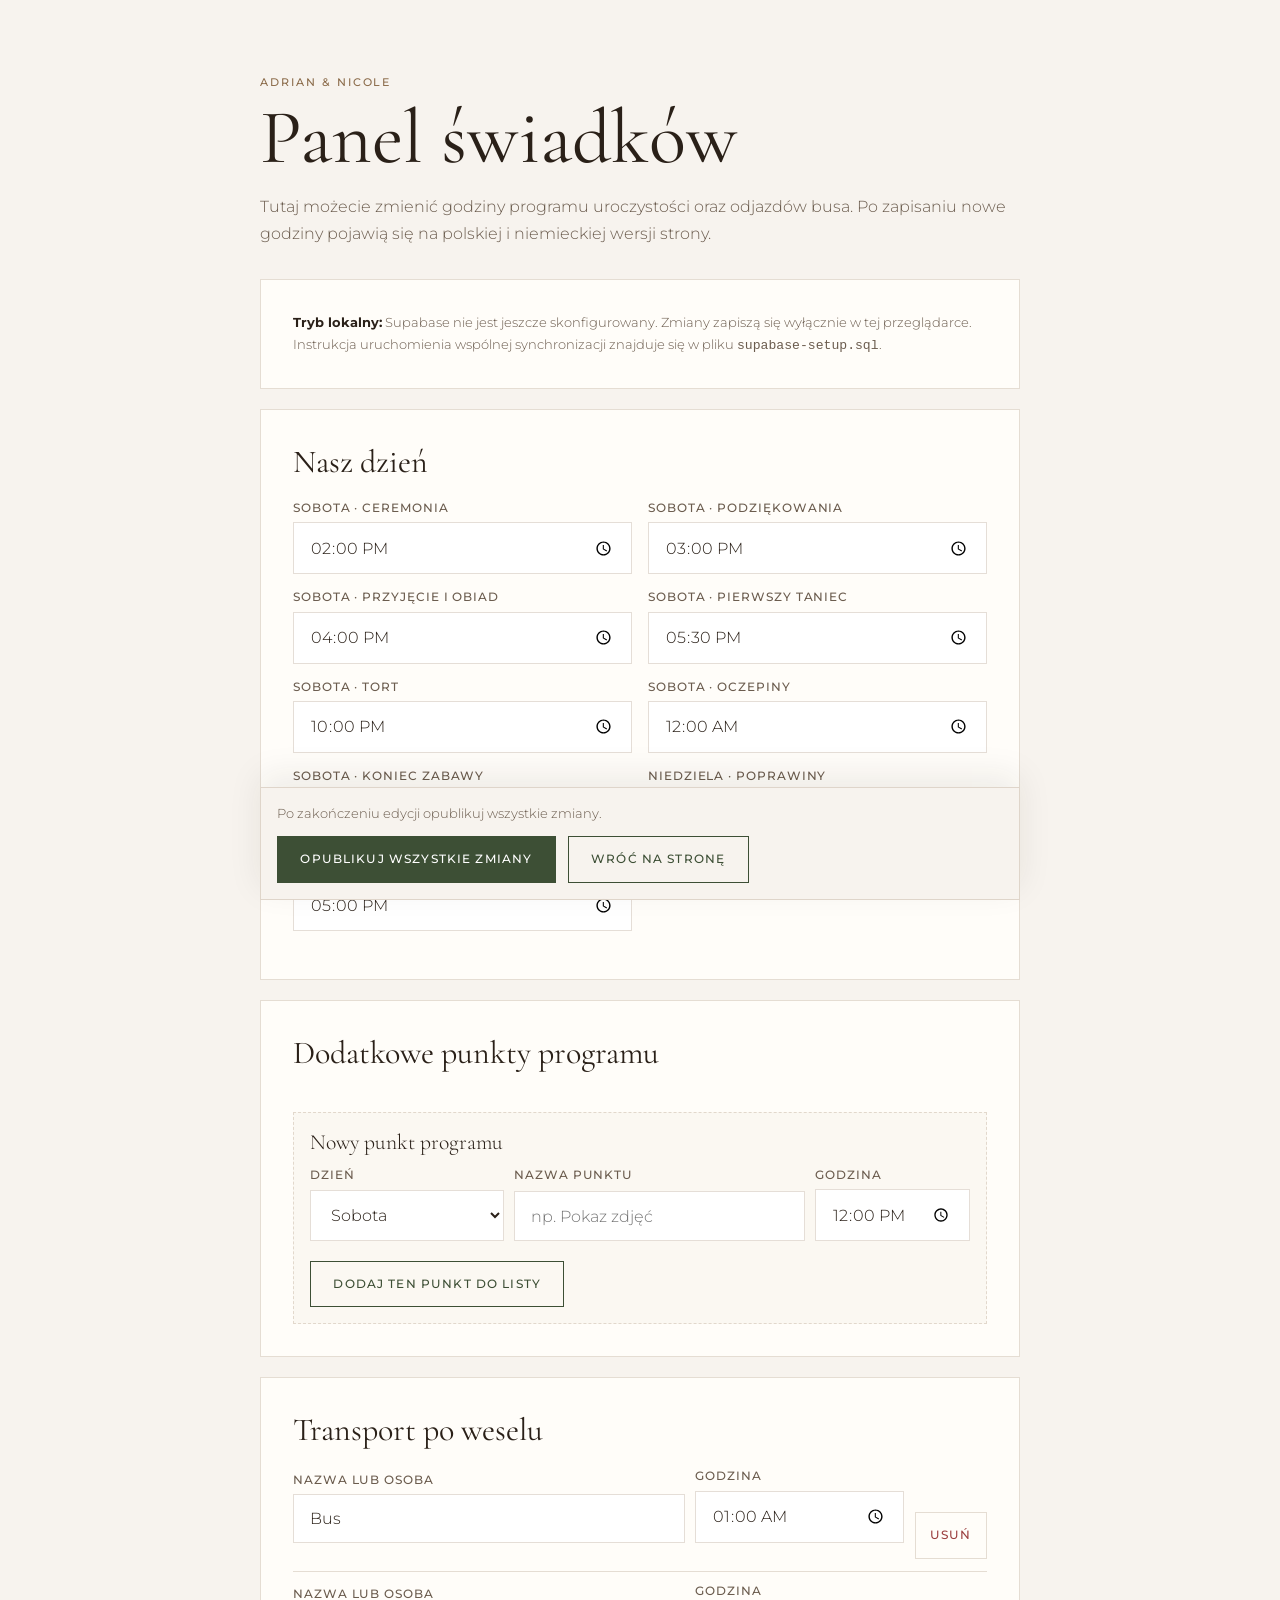
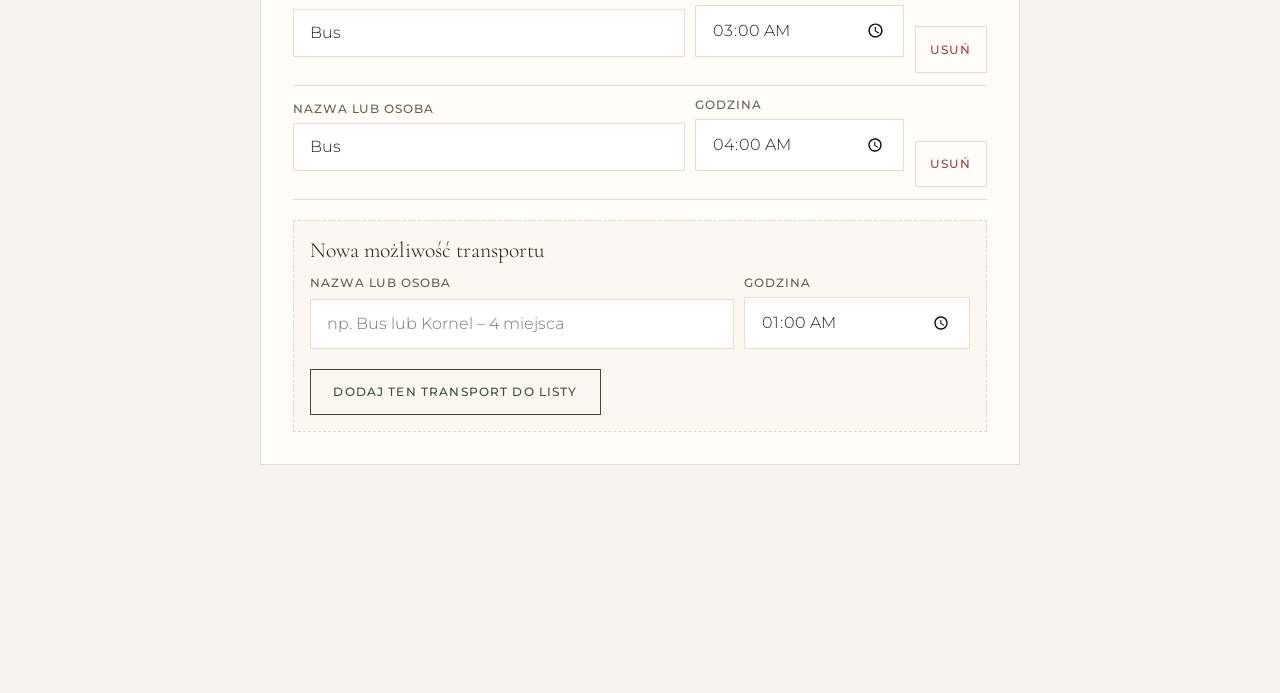
==== admin.html @ 4c98ca95 "added some files for supabase and schedule, also removed main.htmlo" ====
<!DOCTYPE html>
<html lang="pl">

<head>
  <meta charset="UTF-8" />
  <meta name="viewport" content="width=device-width, initial-scale=1.0" />
  <title>Panel świadków · Adrian & Nicole</title>
  <link rel="preconnect" href="https://fonts.googleapis.com" />
  <link rel="preconnect" href="https://fonts.gstatic.com" crossorigin />
  <link
    href="https://fonts.googleapis.com/css2?family=Cormorant+Garamond:wght@400;600&family=Cinzel:wght@400;500&family=Montserrat:wght@300;400;500&display=swap"
    rel="stylesheet" />
  <style>
    :root {
      --bg: #f7f3ee;
      --panel: #fffdf9;
      --dark: #2a2018;
      --mid: #6b5c4e;
      --muted: #9a8878;
      --accent: #8b6b4a;
      --green: #3d4f35;
      --border: rgba(139, 107, 74, 0.22);
      --error: #9b3f3f;
    }

    * {
      box-sizing: border-box;
    }

    body {
      margin: 0;
      background: var(--bg);
      color: var(--dark);
      font-family: 'Montserrat', sans-serif;
      font-weight: 300;
    }

    main {
      width: min(100% - 2rem, 760px);
      margin: 0 auto;
      padding: 4rem 0 6rem;
    }

    .eyebrow {
      color: var(--accent);
      font-size: 0.68rem;
      font-weight: 500;
      letter-spacing: 0.18em;
      text-transform: uppercase;
    }

    h1,
    h2 {
      font-family: 'Cormorant Garamond', serif;
      font-weight: 400;
    }

    h1 {
      font-size: clamp(2.7rem, 8vw, 4.8rem);
      line-height: 1;
      margin: 0.6rem 0 1rem;
    }

    h2 {
      font-size: 2rem;
      margin: 0 0 1.25rem;
    }

    .intro {
      color: var(--mid);
      line-height: 1.7;
      margin-bottom: 2rem;
    }

    .notice,
    .card {
      border: 1px solid var(--border);
      background: var(--panel);
      padding: clamp(1.25rem, 5vw, 2rem);
      margin-bottom: 1.25rem;
    }

    .notice {
      color: var(--mid);
      font-size: 0.82rem;
      line-height: 1.65;
    }

    .notice strong {
      color: var(--dark);
    }

    .field {
      display: grid;
      gap: 0.45rem;
      margin-bottom: 1rem;
    }

    label {
      color: var(--mid);
      font-size: 0.72rem;
      font-weight: 500;
      letter-spacing: 0.08em;
      text-transform: uppercase;
    }

    input {
      width: 100%;
      border: 1px solid var(--border);
      background: #fff;
      color: var(--dark);
      font: inherit;
      padding: 0.85rem 1rem;
    }

    input:focus,
    select:focus {
      border-color: var(--accent);
      outline: none;
    }

    .time-grid {
      display: grid;
      grid-template-columns: repeat(2, minmax(0, 1fr));
      gap: 0 1rem;
    }

    .dynamic-list {
      display: grid;
      gap: 0.75rem;
      margin-bottom: 1rem;
    }

    .dynamic-row {
      display: grid;
      grid-template-columns: 1fr 1.5fr 0.8fr auto;
      gap: 0.65rem;
      align-items: end;
      border-bottom: 1px solid var(--border);
      padding-bottom: 0.75rem;
    }

    .dynamic-row.transport-row {
      grid-template-columns: 1.5fr 0.8fr auto;
    }

    .new-entry {
      border: 1px dashed var(--border);
      background: rgba(139, 107, 74, 0.035);
      margin-top: 1.25rem;
      padding: 1rem;
    }

    .new-entry-title {
      color: var(--dark);
      font-family: 'Cormorant Garamond', serif;
      font-size: 1.35rem;
      margin: 0 0 0.8rem;
    }

    .new-entry-grid {
      display: grid;
      grid-template-columns: 1fr 1.5fr 0.8fr;
      gap: 0.65rem;
    }

    .new-entry-grid.transport {
      grid-template-columns: 1.5fr 0.8fr;
    }

    select {
      width: 100%;
      border: 1px solid var(--border);
      background: #fff;
      color: var(--dark);
      font: inherit;
      padding: 0.85rem 1rem;
    }

    .add-button,
    .remove-button {
      background: transparent;
      color: var(--green);
    }

    .add-button {
      margin-top: 0.25rem;
    }

    .remove-button {
      border-color: var(--border);
      color: var(--error);
      padding-left: 0.9rem;
      padding-right: 0.9rem;
    }

    button,
    .back-link {
      border: 1px solid var(--green);
      background: var(--green);
      color: white;
      cursor: pointer;
      display: inline-flex;
      font: inherit;
      font-size: 0.72rem;
      font-weight: 500;
      justify-content: center;
      letter-spacing: 0.1em;
      padding: 0.95rem 1.4rem;
      text-decoration: none;
      text-transform: uppercase;
    }

    button:disabled {
      cursor: wait;
      opacity: 0.55;
    }

    .back-link {
      background: transparent;
      color: var(--green);
      margin-left: 0.5rem;
    }

    .status {
      color: var(--mid);
      font-size: 0.82rem;
      line-height: 1.5;
      margin-top: 1rem;
      min-height: 1.25rem;
    }

    .status.error {
      color: var(--error);
    }

    .save-bar {
      position: sticky;
      bottom: 0;
      z-index: 3;
      border: 1px solid var(--border);
      background: rgba(247, 243, 238, 0.96);
      box-shadow: 0 -12px 32px rgba(42, 32, 24, 0.08);
      margin-top: 1.25rem;
      padding: 1rem;
      backdrop-filter: blur(10px);
    }

    .save-bar .status {
      margin: 0 0 0.75rem;
    }

    [hidden] {
      display: none !important;
    }

    @media (max-width: 560px) {
      main {
        padding-top: 2.5rem;
      }

      .time-grid {
        grid-template-columns: 1fr;
      }

      .dynamic-row,
      .dynamic-row.transport-row,
      .new-entry-grid,
      .new-entry-grid.transport {
        grid-template-columns: 1fr;
      }

      button,
      .back-link {
        width: 100%;
      }

      .back-link {
        margin: 0.6rem 0 0;
      }
    }
  </style>
</head>

<body>
  <main>
    <p class="eyebrow">Adrian &amp; Nicole</p>
    <h1>Panel świadków</h1>
    <p class="intro">Tutaj możecie zmienić godziny programu uroczystości oraz odjazdów busa. Po zapisaniu nowe
      godziny pojawią się na polskiej i niemieckiej wersji strony.</p>

    <div class="notice" id="mode-notice" hidden>
      <strong>Tryb lokalny:</strong> Supabase nie jest jeszcze skonfigurowany. Zmiany zapiszą się wyłącznie w tej
      przeglądarce. Instrukcja uruchomienia wspólnej synchronizacji znajduje się w pliku
      <code>supabase-setup.sql</code>.
    </div>

    <form class="card" id="login-form" hidden>
      <h2>Logowanie</h2>
      <div class="field">
        <label for="email">E-mail</label>
        <input id="email" name="email" type="email" autocomplete="username" required />
      </div>
      <div class="field">
        <label for="password">Hasło</label>
        <input id="password" name="password" type="password" autocomplete="current-password" required />
      </div>
      <button type="submit">Zaloguj się</button>
      <p class="status" id="login-status" aria-live="polite"></p>
    </form>

    <form id="editor" hidden>
      <section class="card">
        <h2>Nasz dzień</h2>
        <div class="time-grid" id="timeline-fields"></div>
      </section>

      <section class="card">
        <h2>Dodatkowe punkty programu</h2>
        <div class="dynamic-list" id="custom-item-fields"></div>
        <div class="new-entry">
          <p class="new-entry-title">Nowy punkt programu</p>
          <div class="new-entry-grid">
            <div class="field">
              <label for="new-custom-day">Dzień</label>
              <select id="new-custom-day">
                <option value="saturday">Sobota</option>
                <option value="sunday">Niedziela</option>
              </select>
            </div>
            <div class="field">
              <label for="new-custom-name">Nazwa punktu</label>
              <input id="new-custom-name" placeholder="np. Pokaz zdjęć">
            </div>
            <div class="field">
              <label for="new-custom-time">Godzina</label>
              <input id="new-custom-time" type="time" step="300" value="12:00">
            </div>
          </div>
          <button class="add-button" id="add-custom-item" type="button">Dodaj ten punkt do listy</button>
        </div>
      </section>

      <section class="card">
        <h2>Transport po weselu</h2>
        <div class="dynamic-list" id="transport-fields"></div>
        <div class="new-entry">
          <p class="new-entry-title">Nowa możliwość transportu</p>
          <div class="new-entry-grid transport">
            <div class="field">
              <label for="new-transport-name">Nazwa lub osoba</label>
              <input id="new-transport-name" placeholder="np. Bus lub Kornel – 4 miejsca">
            </div>
            <div class="field">
              <label for="new-transport-time">Godzina</label>
              <input id="new-transport-time" type="time" step="300" value="01:00">
            </div>
          </div>
          <button class="add-button" id="add-transport" type="button">Dodaj ten transport do listy</button>
        </div>
      </section>

      <div class="save-bar">
        <p class="status" id="save-status" aria-live="polite">Po zakończeniu edycji opublikuj wszystkie zmiany.</p>
        <button type="submit" id="save-button">Opublikuj wszystkie zmiany</button>
        <a class="back-link" href="index.html">Wróć na stronę</a>
      </div>
    </form>
  </main>

  <script src="schedule-config.js"></script>
  <script src="schedule.js"></script>
  <script>
    const labels = {
      'sat-ceremony': 'Sobota · Ceremonia',
      'sat-thanks': 'Sobota · Podziękowania',
      'sat-reception': 'Sobota · Przyjęcie i obiad',
      'sat-first-dance': 'Sobota · Pierwszy taniec',
      'sat-cake': 'Sobota · Tort',
      'sat-midnight': 'Sobota · Oczepiny',
      'sat-end': 'Sobota · Koniec zabawy',
      'sun-reception': 'Niedziela · Poprawiny',
      'sun-end': 'Niedziela · Koniec poprawin'
    };

    const loginForm = document.getElementById('login-form');
    const editor = document.getElementById('editor');
    const loginStatus = document.getElementById('login-status');
    const saveStatus = document.getElementById('save-status');
    const saveButton = document.getElementById('save-button');
    let accessToken = null;
    let editorReady = false;

    function setStatus(element, message, isError = false) {
      element.textContent = message;
      element.classList.toggle('error', isError);
    }

    function createField(name, label, value) {
      const field = document.createElement('div');
      field.className = 'field';
      field.innerHTML = `
        <label for="${name}">${label}</label>
        ${createTimeInput(name, value)}
      `;
      return field;
    }

    function createTimeInput(name, value = '') {
      const normalized = value === '24:00' ? '00:00' : value;
      return `<input id="${name}" name="${name}" type="time" step="300" value="${normalized}" required>`;
    }

    function createCustomItemRow(item = { day: 'saturday', name: '', time: '' }) {
      const row = document.createElement('div');
      row.className = 'dynamic-row custom-item-row';
      row.innerHTML = `
        <div class="field">
          <label>Dzień</label>
          <select class="custom-day">
            <option value="saturday"${item.day === 'saturday' ? ' selected' : ''}>Sobota</option>
            <option value="sunday"${item.day === 'sunday' ? ' selected' : ''}>Niedziela</option>
          </select>
        </div>
        <div class="field">
          <label>Nazwa punktu</label>
          <input class="custom-name" value="${escapeAttribute(item.name)}" required>
        </div>
        <div class="field">
          <label>Godzina</label>
          ${createTimeInput('', item.time).replace('id="" name=""', 'class="custom-time"')}
        </div>
        <button class="remove-button" type="button" aria-label="Usuń punkt">Usuń</button>
      `;
      return row;
    }

    function createTransportRow(item = { name: '', time: '' }) {
      const row = document.createElement('div');
      row.className = 'dynamic-row transport-row';
      row.innerHTML = `
        <div class="field">
          <label>Nazwa lub osoba</label>
          <input class="transport-name" value="${escapeAttribute(item.name)}" placeholder="np. Bus lub Kornel – 4 miejsca" required>
        </div>
        <div class="field">
          <label>Godzina</label>
          ${createTimeInput('', item.time).replace('id="" name=""', 'class="transport-time"')}
        </div>
        <button class="remove-button" type="button" aria-label="Usuń transport">Usuń</button>
      `;
      return row;
    }

    function escapeAttribute(value) {
      return String(value || '').replace(/[&"<]/g, (character) => ({
        '&': '&amp;',
        '"': '&quot;',
        '<': '&lt;'
      }[character]));
    }

    function sortEditorRows() {
      const customContainer = document.getElementById('custom-item-fields');
      [...customContainer.children].sort((a, b) => {
        const aDay = a.querySelector('.custom-day').value;
        const bDay = b.querySelector('.custom-day').value;
        return aDay.localeCompare(bDay) ||
          sortTime(a.querySelector('.custom-time').value, aDay) -
          sortTime(b.querySelector('.custom-time').value, bDay);
      }).forEach((row) => customContainer.append(row));

      const transportContainer = document.getElementById('transport-fields');
      [...transportContainer.children].sort((a, b) =>
        sortTime(a.querySelector('.transport-time').value) -
        sortTime(b.querySelector('.transport-time').value)
      ).forEach((row) => transportContainer.append(row));
    }

    function sortTime(time, day = '') {
      const [hours = 0, minutes = 0] = time.split(':').map(Number);
      const value = hours * 60 + minutes;
      return day === 'saturday' && hours < 10 ? value + 1440 : value;
    }

    async function showEditor() {
      const data = await WeddingSchedule.load();
      const timelineFields = document.getElementById('timeline-fields');
      const customItemFields = document.getElementById('custom-item-fields');
      const transportFields = document.getElementById('transport-fields');
      timelineFields.innerHTML = '';
      customItemFields.innerHTML = '';
      transportFields.innerHTML = '';

      Object.entries(labels).forEach(([key, label]) => {
        timelineFields.append(createField(`timeline-${key}`, label, data.timeline[key]));
      });
      data.customItems.forEach((item) => customItemFields.append(createCustomItemRow(item)));
      data.transport.forEach((item) => transportFields.append(createTransportRow(item)));
      sortEditorRows();
      document.getElementById('new-custom-time').value = '12:00';
      document.getElementById('new-transport-time').value = '01:00';

      loginForm.hidden = true;
      editor.hidden = false;
      editorReady = true;
    }

    loginForm.addEventListener('submit', async (event) => {
      event.preventDefault();
      setStatus(loginStatus, 'Logowanie…');
      try {
        const session = await WeddingSchedule.login(loginForm.email.value, loginForm.password.value);
        accessToken = session.access_token;
        await showEditor();
      } catch (error) {
        setStatus(loginStatus, error.message, true);
      }
    });

    document.getElementById('add-custom-item').addEventListener('click', () => {
      const name = document.getElementById('new-custom-name');
      if (!name.value.trim()) {
        name.focus();
        setStatus(saveStatus, 'Najpierw wpisz nazwę nowego punktu.', true);
        return;
      }
      document.getElementById('custom-item-fields').append(createCustomItemRow({
        day: document.getElementById('new-custom-day').value,
        name: name.value.trim(),
        time: document.getElementById('new-custom-time').value
      }));
      sortEditorRows();
      name.value = '';
      setStatus(saveStatus, 'Punkt dodano do listy. Opublikuj wszystkie zmiany, aby pokazać go gościom.');
    });

    document.getElementById('add-transport').addEventListener('click', () => {
      const name = document.getElementById('new-transport-name');
      if (!name.value.trim()) {
        name.focus();
        setStatus(saveStatus, 'Najpierw wpisz nazwę transportu lub osobę.', true);
        return;
      }
      document.getElementById('transport-fields').append(createTransportRow({
        name: name.value.trim(),
        time: document.getElementById('new-transport-time').value
      }));
      sortEditorRows();
      name.value = '';
      setStatus(saveStatus, 'Transport dodano do listy. Opublikuj wszystkie zmiany, aby pokazać go gościom.');
    });

    editor.addEventListener('click', (event) => {
      const button = event.target.closest('.remove-button');
      if (button) {
        button.closest('.dynamic-row').remove();
        setStatus(saveStatus, 'Pozycję usunięto z listy. Opublikuj wszystkie zmiany, aby zatwierdzić.');
      }
    });

    editor.addEventListener('change', (event) => {
      if (editorReady && !event.target.closest('.new-entry')) {
        sortEditorRows();
        setStatus(saveStatus, 'Masz niezapisane zmiany. Kliknij „Opublikuj wszystkie zmiany”.');
      }
    });

    editor.addEventListener('submit', async (event) => {
      event.preventDefault();
      saveButton.disabled = true;
      setStatus(saveStatus, 'Zapisywanie…');
      try {
        const timeline = {};
        Object.keys(labels).forEach((key) => {
          timeline[key] = editor.elements[`timeline-${key}`].value;
        });
        const customItems = [...document.querySelectorAll('.custom-item-row')].map((row) => ({
          day: row.querySelector('.custom-day').value,
          name: row.querySelector('.custom-name').value.trim(),
          time: row.querySelector('.custom-time').value
        }));
        const transport = [...document.querySelectorAll('.transport-row')].map((row) => ({
          name: row.querySelector('.transport-name').value.trim(),
          time: row.querySelector('.transport-time').value
        }));
        await WeddingSchedule.save({ timeline, customItems, transport }, accessToken);
        setStatus(saveStatus, 'Zmiany zostały opublikowane.');
      } catch (error) {
        setStatus(saveStatus, error.message, true);
      } finally {
        saveButton.disabled = false;
      }
    });

    if (WeddingSchedule.isConfigured()) {
      loginForm.hidden = false;
    } else {
      document.getElementById('mode-notice').hidden = false;
      accessToken = 'local';
      showEditor().catch((error) => setStatus(saveStatus, error.message, true));
    }
  </script>
</body>

</html>
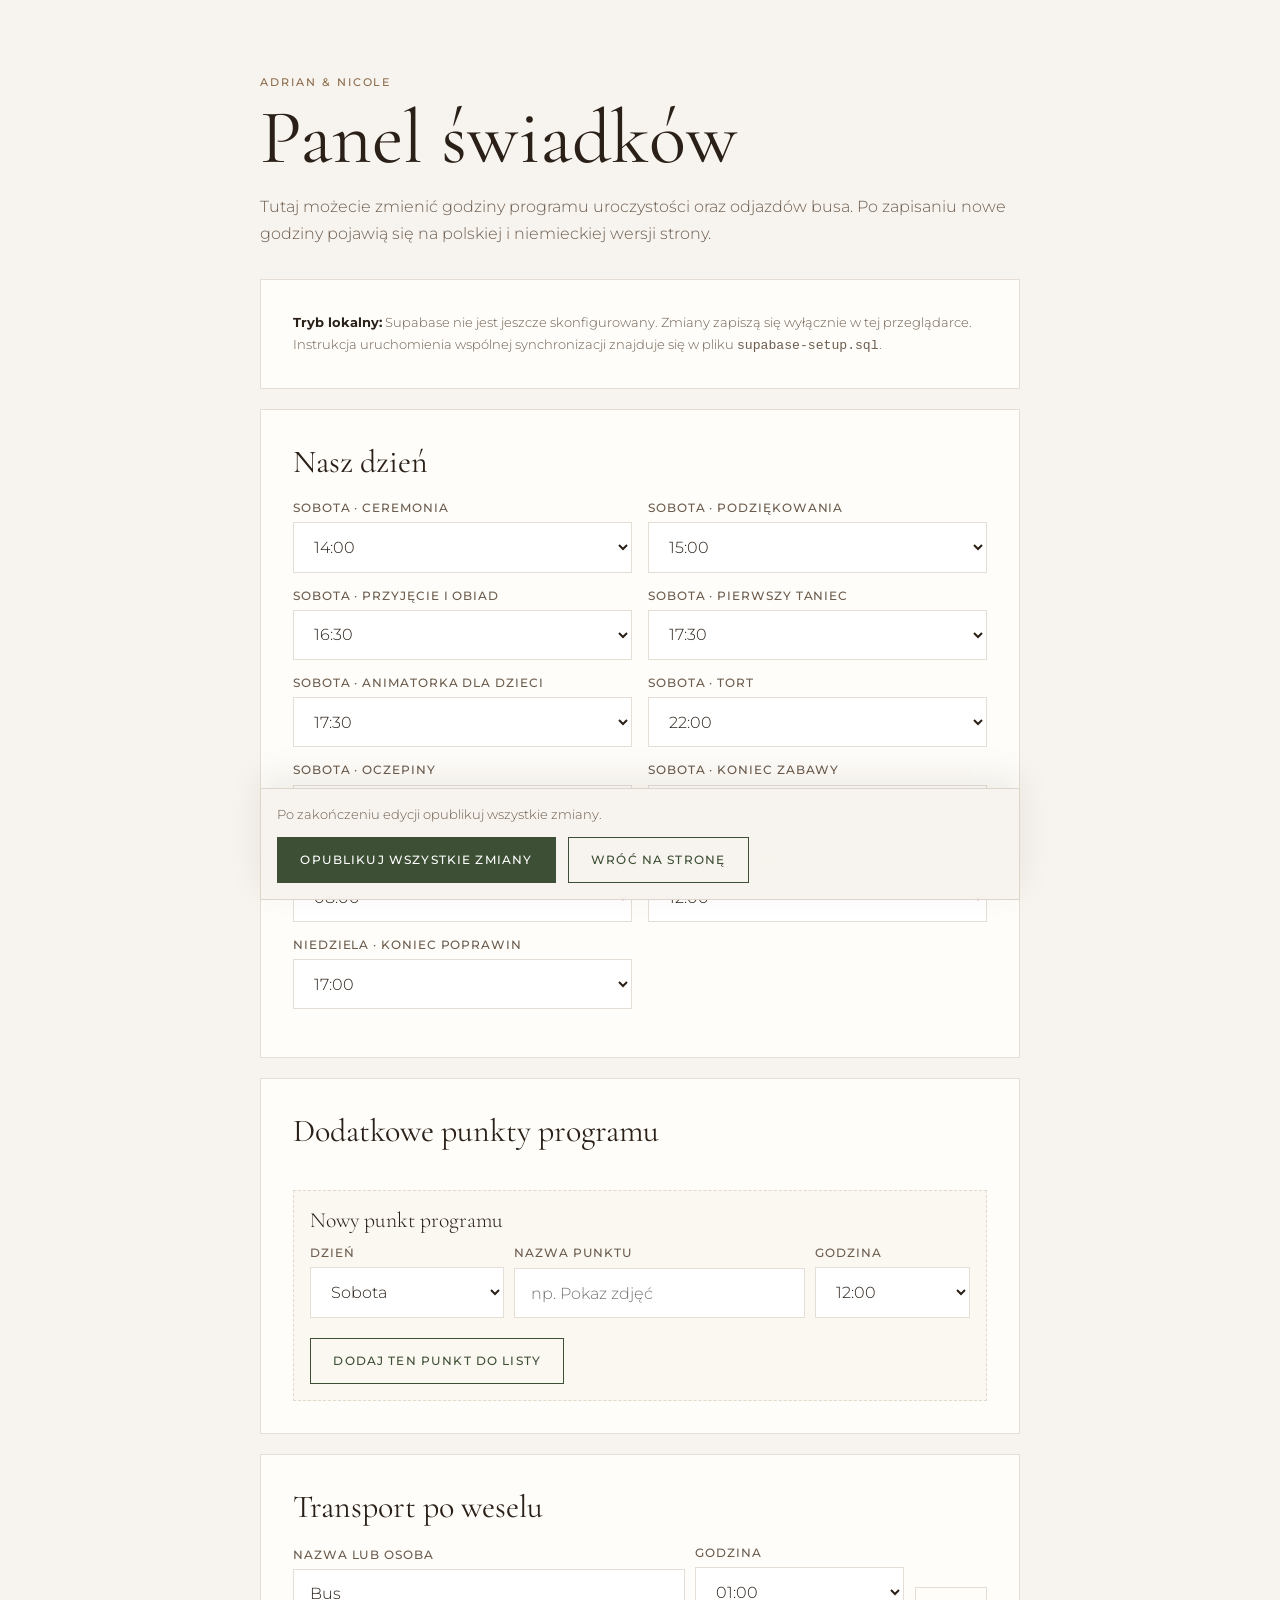
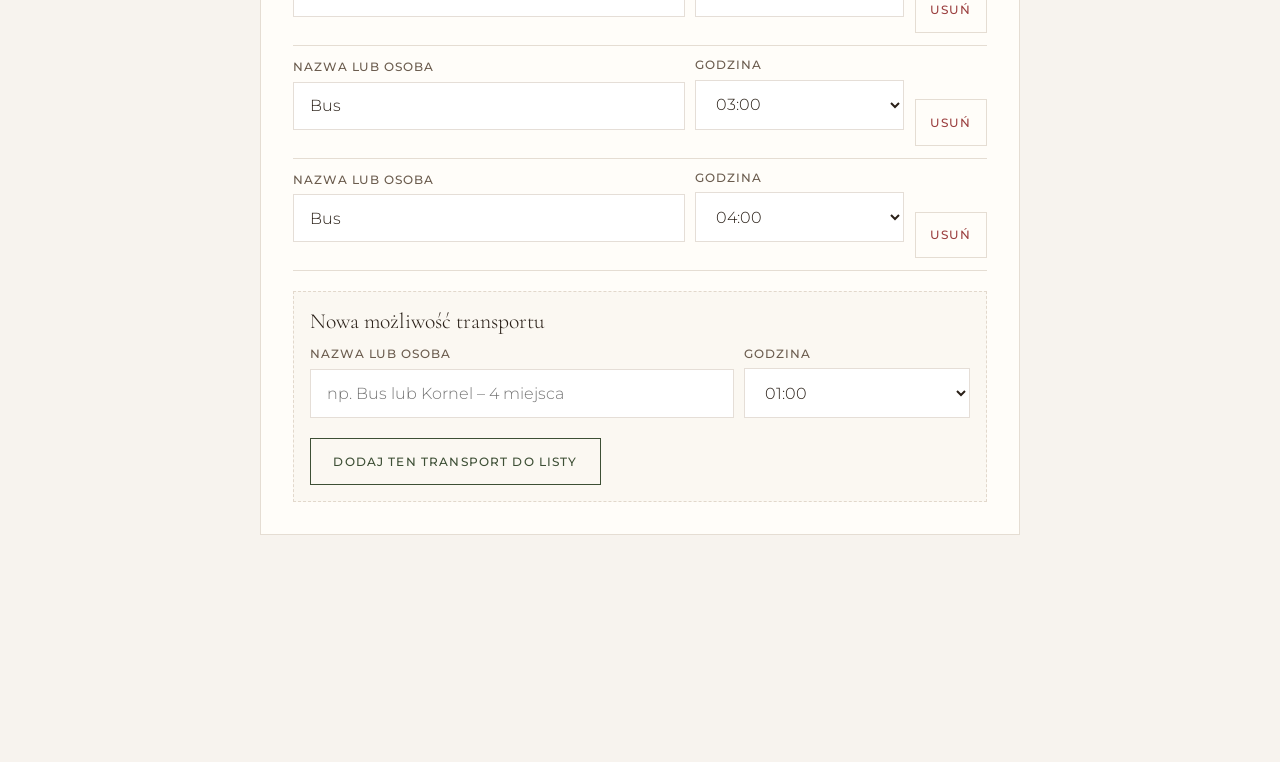
==== commit 3cc5638d: "updated schedule" ====
--- a/admin.html
+++ b/admin.html
@@ -93,6 +93,7 @@
     .field {
       display: grid;
       gap: 0.45rem;
+      min-width: 0;
       margin-bottom: 1rem;
     }
 
@@ -169,6 +170,8 @@
     }
 
     select {
+      min-width: 0;
+      max-width: 100%;
       width: 100%;
       border: 1px solid var(--border);
       background: #fff;
@@ -334,7 +337,7 @@
             </div>
             <div class="field">
               <label for="new-custom-time">Godzina</label>
-              <input id="new-custom-time" type="time" step="300" value="12:00">
+              <select id="new-custom-time"></select>
             </div>
           </div>
           <button class="add-button" id="add-custom-item" type="button">Dodaj ten punkt do listy</button>
@@ -353,7 +356,7 @@
             </div>
             <div class="field">
               <label for="new-transport-time">Godzina</label>
-              <input id="new-transport-time" type="time" step="300" value="01:00">
+              <select id="new-transport-time"></select>
             </div>
           </div>
           <button class="add-button" id="add-transport" type="button">Dodaj ten transport do listy</button>
@@ -376,9 +379,11 @@
       'sat-thanks': 'Sobota · Podziękowania',
       'sat-reception': 'Sobota · Przyjęcie i obiad',
       'sat-first-dance': 'Sobota · Pierwszy taniec',
+      'sat-animator': 'Sobota · Animatorka dla dzieci',
       'sat-cake': 'Sobota · Tort',
       'sat-midnight': 'Sobota · Oczepiny',
       'sat-end': 'Sobota · Koniec zabawy',
+      'sun-snacks': 'Niedziela · Przekąski pod grzybkiem',
       'sun-reception': 'Niedziela · Poprawiny',
       'sun-end': 'Niedziela · Koniec poprawin'
     };
@@ -401,14 +406,26 @@
       field.className = 'field';
       field.innerHTML = `
         <label for="${name}">${label}</label>
-        ${createTimeInput(name, value)}
+        ${createTimeSelect(name, value)}
       `;
       return field;
     }
 
-    function createTimeInput(name, value = '') {
-      const normalized = value === '24:00' ? '00:00' : value;
-      return `<input id="${name}" name="${name}" type="time" step="300" value="${normalized}" required>`;
+    function createTimeSelect(name, value = '') {
+      return `<select id="${name}" name="${name}" required>${timeOptions(value)}</select>`;
+    }
+
+    function timeOptions(selected = '') {
+      const values = [];
+      for (let minutes = 0; minutes <= 1440; minutes += 15) {
+        const hours = Math.floor(minutes / 60);
+        const mins = minutes % 60;
+        values.push(`${String(hours).padStart(2, '0')}:${String(mins).padStart(2, '0')}`);
+      }
+      if (selected && !values.includes(selected)) values.push(selected);
+      return values.map((value) =>
+        `<option value="${value}"${value === selected ? ' selected' : ''}>${value}</option>`
+      ).join('');
     }
 
     function createCustomItemRow(item = { day: 'saturday', name: '', time: '' }) {
@@ -428,7 +445,7 @@
         </div>
         <div class="field">
           <label>Godzina</label>
-          ${createTimeInput('', item.time).replace('id="" name=""', 'class="custom-time"')}
+          ${createTimeSelect('', item.time).replace('id="" name=""', 'class="custom-time"')}
         </div>
         <button class="remove-button" type="button" aria-label="Usuń punkt">Usuń</button>
       `;
@@ -445,7 +462,7 @@
         </div>
         <div class="field">
           <label>Godzina</label>
-          ${createTimeInput('', item.time).replace('id="" name=""', 'class="transport-time"')}
+          ${createTimeSelect('', item.time).replace('id="" name=""', 'class="transport-time"')}
         </div>
         <button class="remove-button" type="button" aria-label="Usuń transport">Usuń</button>
       `;
@@ -498,8 +515,8 @@
       data.customItems.forEach((item) => customItemFields.append(createCustomItemRow(item)));
       data.transport.forEach((item) => transportFields.append(createTransportRow(item)));
       sortEditorRows();
-      document.getElementById('new-custom-time').value = '12:00';
-      document.getElementById('new-transport-time').value = '01:00';
+      document.getElementById('new-custom-time').innerHTML = timeOptions('12:00');
+      document.getElementById('new-transport-time').innerHTML = timeOptions('01:00');
 
       loginForm.hidden = true;
       editor.hidden = false;
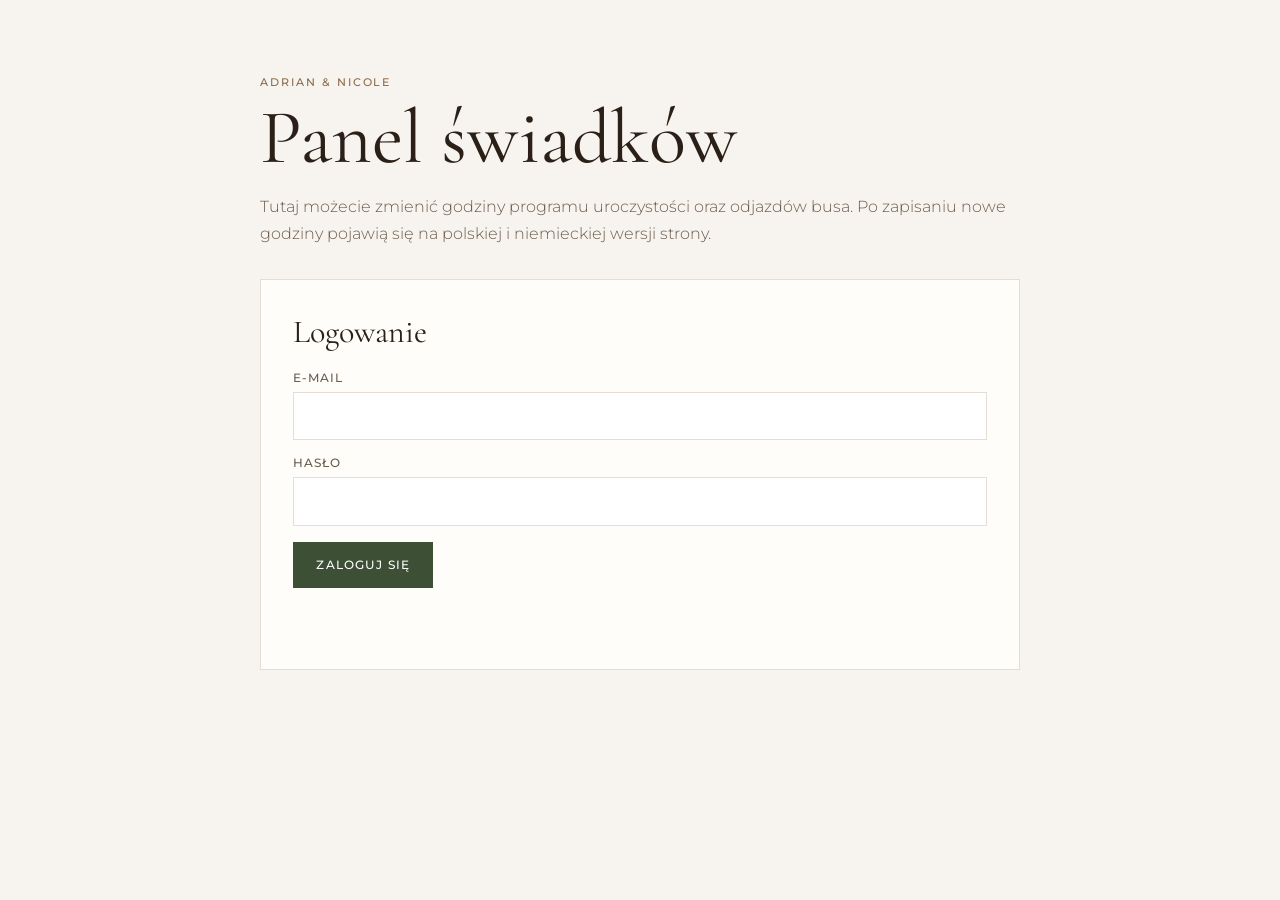
==== commit 4ccddf38: "Add parent thank-you schedule item" ====
--- a/admin.html
+++ b/admin.html
@@ -381,6 +381,7 @@
       'sat-first-dance': 'Sobota · Pierwszy taniec',
       'sat-animator': 'Sobota · Animatorka dla dzieci',
       'sat-cake': 'Sobota · Tort',
+      'sat-parents': 'Sobota · Podziękowania dla rodziców',
       'sat-midnight': 'Sobota · Oczepiny',
       'sat-end': 'Sobota · Koniec zabawy',
       'sun-snacks': 'Niedziela · Przekąski pod grzybkiem',
